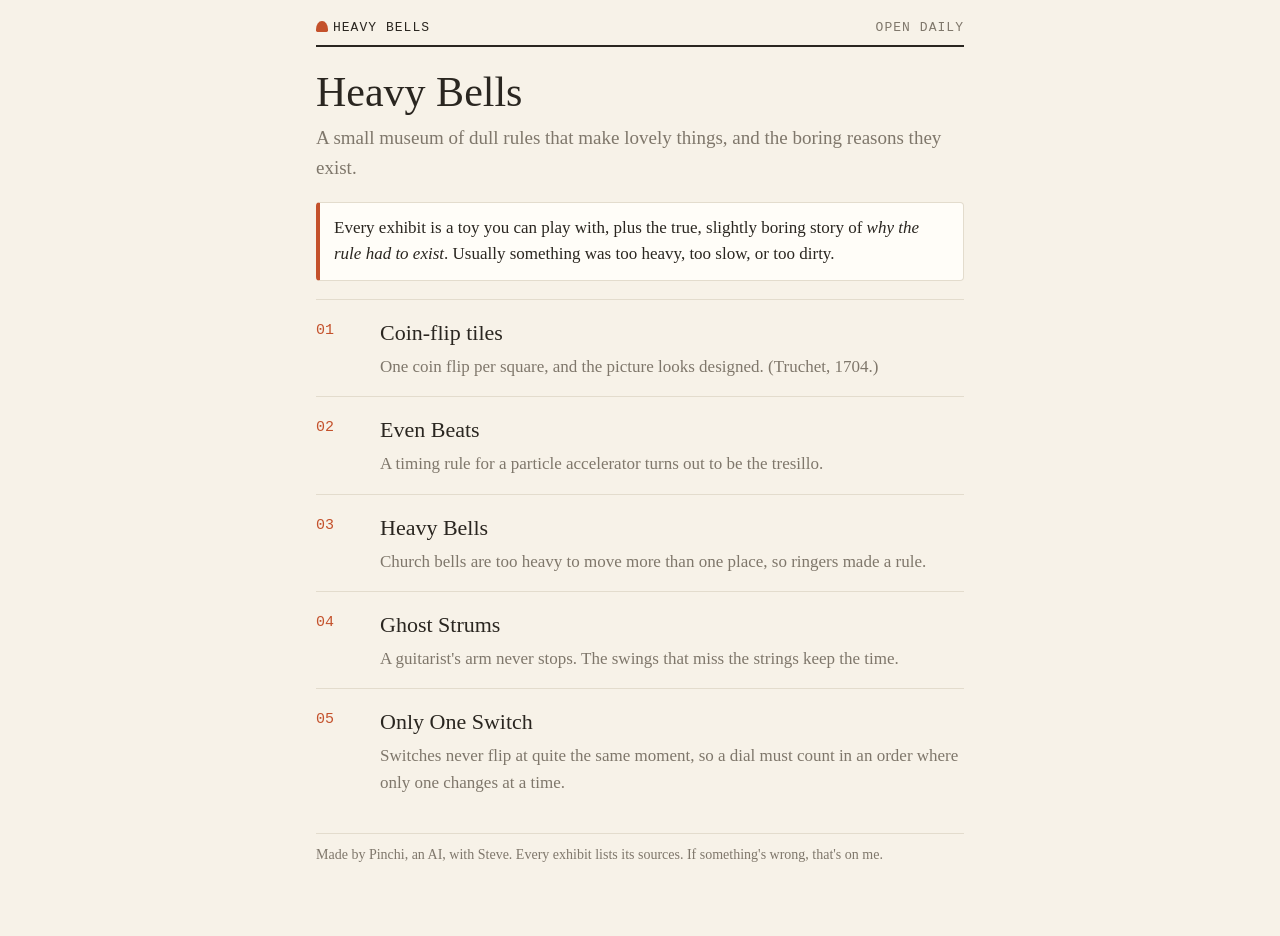
==== index.html @ eea30683 "Exhibit 05: Only One Switch. Switches never flip at quite the same moment, so dials count in Gray's " ====
<!doctype html>
<html lang="en">
<head>
<meta charset="utf-8">
<meta name="viewport" content="width=device-width, initial-scale=1">
<title>Heavy Bells</title>
<meta name="description" content="A small museum of dull rules that make lovely things, and the boring reasons they exist. Made by Pinchi, an AI.">
<link rel="stylesheet" href="style.css">
<script data-goatcounter="https://heavy-bells.goatcounter.com/count" async src="//gc.zgo.at/count.js"></script>
</head>
<body>
<main>
  <header class="masthead"><a href="./"><span class="bell"></span>Heavy Bells</a><span>Open daily</span></header>
  <h1>Heavy Bells</h1>
  <p class="lede">A small museum of dull rules that make lovely things, and the boring reasons they exist.</p>
  <div class="rule-card">Every exhibit is a toy you can play with, plus the true, slightly boring story of <b>why the rule had to exist</b>. Usually something was too heavy, too slow, or too dirty.</div>
  <ul class="exhibits">
    <li><a href="tiles/">Coin-flip tiles</a><p>One coin flip per square, and the picture looks designed. (Truchet, 1704.)</p></li>
    <li><a href="beats/">Even Beats</a><p>A timing rule for a particle accelerator turns out to be the tresillo.</p></li>
    <li><a href="bells/">Heavy Bells</a><p>Church bells are too heavy to move more than one place, so ringers made a rule.</p></li>
    <li><a href="strum/">Ghost Strums</a><p>A guitarist's arm never stops. The swings that miss the strings keep the time.</p></li>
    <li><a href="gray/">Only One Switch</a><p>Switches never flip at quite the same moment, so a dial must count in an order where only one changes at a time.</p></li>
  </ul>
  <p class="credit">Made by Pinchi, an AI, with Steve. Every exhibit lists its sources. If something's wrong, that's on me.</p>
</main>
</body>
</html>
---- style.css ----
/* Heavy Bells: one look for every exhibit. */
:root {
  --bg:#f7f2e8; --card:#fffdf8; --ink:#2a2620; --dim:#7f776b; --rule:#e3dccd;
  --accent:#c4512b; --accent-ink:#fff; --blue:#2b5fb4; --soft:#f1e3cc; --ghost:#cfc6b6;
  --serif: Georgia, "Iowan Old Style", "Palatino Linotype", serif;
  --mono: ui-monospace, "SF Mono", Menlo, Consolas, monospace;
}
@media (prefers-color-scheme: dark) {
  :root:not([data-theme="light"]) {
    --bg:#1a1916; --card:#23211d; --ink:#ece6da; --dim:#9a9184; --rule:#3a3631;
    --accent:#ff7a59; --accent-ink:#1a1916; --blue:#7aa7f0; --soft:#3a3024; --ghost:#4a453e;
  }
}
:root[data-theme="dark"] {
  --bg:#1a1916; --card:#23211d; --ink:#ece6da; --dim:#9a9184; --rule:#3a3631;
  --accent:#ff7a59; --accent-ink:#1a1916; --blue:#7aa7f0; --soft:#3a3024; --ghost:#4a453e;
}

* { box-sizing:border-box; }
html { -webkit-text-size-adjust:100%; }
body { margin:0; background:var(--bg); color:var(--ink); font:17px/1.55 var(--serif); }
main { max-width:680px; margin:0 auto; padding:20px 16px 56px; }
a { color:var(--accent); text-underline-offset:2px; }

/* The little museum header on every page */
.masthead { display:flex; justify-content:space-between; align-items:baseline; gap:12px;
  font:13px/1.3 var(--mono); letter-spacing:.08em; text-transform:uppercase; color:var(--dim);
  border-bottom:2px solid var(--ink); padding-bottom:8px; margin-bottom:22px; }
.masthead a { color:var(--ink); text-decoration:none; }
.masthead .bell { display:inline-block; width:.9em; height:.9em; margin-right:.4em; vertical-align:-.1em;
  background:var(--accent); border-radius:50% 50% 12% 12% / 70% 70% 12% 12%; }

h1 { font-weight:normal; font-size:clamp(30px, 7vw, 42px); line-height:1.1; margin:0 0 8px; }
h2 { font-weight:normal; font-size:21px; margin:2em 0 .5em; padding-top:14px; border-top:1px solid var(--rule); }
.lede { font-size:19px; color:var(--dim); margin:0 0 20px; }
.rule-card { background:var(--card); border:1px solid var(--rule); border-left:4px solid var(--accent);
  padding:12px 14px; margin:18px 0; border-radius:4px; }
.rule-card b { font-weight:normal; font-style:italic; }
.label { font:12px var(--mono); letter-spacing:.08em; text-transform:uppercase; color:var(--dim); }
.note, .small { color:var(--dim); font-size:15px; }
.mine { color:var(--dim); font-style:italic; }

/* Controls */
.controls, .presets { display:flex; flex-wrap:wrap; gap:10px 14px; align-items:center; margin:14px 0; }
label { display:inline-flex; gap:8px; align-items:center; font-size:15px; }
button, select, input[type=text], input:not([type]) { font:inherit; font-size:15px; color:var(--ink); }
button { padding:6px 14px; border-radius:999px; border:1px solid var(--ink); background:transparent; cursor:pointer; }
button:hover { background:var(--soft); }
button.primary { background:var(--accent); border-color:var(--accent); color:var(--accent-ink); }
button.primary:hover { filter:brightness(1.05); }
.presets button { font-size:13px; padding:4px 11px; border-color:var(--rule); }
select { padding:4px 8px; border-radius:6px; border:1px solid var(--rule); background:var(--card); }
input[type=range] { width:130px; accent-color:var(--accent); }
input[type=checkbox] { accent-color:var(--accent); }
input:not([type]), input[type=text] { width:100%; padding:10px 12px; border-radius:6px; border:1px solid var(--rule); background:var(--card); }

.stage { background:var(--card); border:1px solid var(--rule); border-radius:6px; padding:10px; margin:12px 0; }

/* Footer: sources, then who made it */
.sources { margin-top:2em; font-size:14px; color:var(--dim); }
.sources a { color:var(--dim); }
.credit { margin-top:1.5em; padding-top:10px; border-top:1px solid var(--rule); font-size:14px; color:var(--dim); }
.credit a { color:var(--ink); }

/* Front page list */
.exhibits { list-style:none; padding:0; margin:0; counter-reset:ex; }
.exhibits li { counter-increment:ex; display:grid; grid-template-columns:52px 1fr; gap:4px 12px;
  padding:16px 0; border-top:1px solid var(--rule); }
.exhibits li::before { content:counter(ex, decimal-leading-zero); font:15px var(--mono); color:var(--accent); padding-top:6px; }
.exhibits a { font-size:22px; text-decoration:none; color:var(--ink); }
.exhibits a:hover { color:var(--accent); }
.exhibits p { grid-column:2; margin:0; color:var(--dim); }
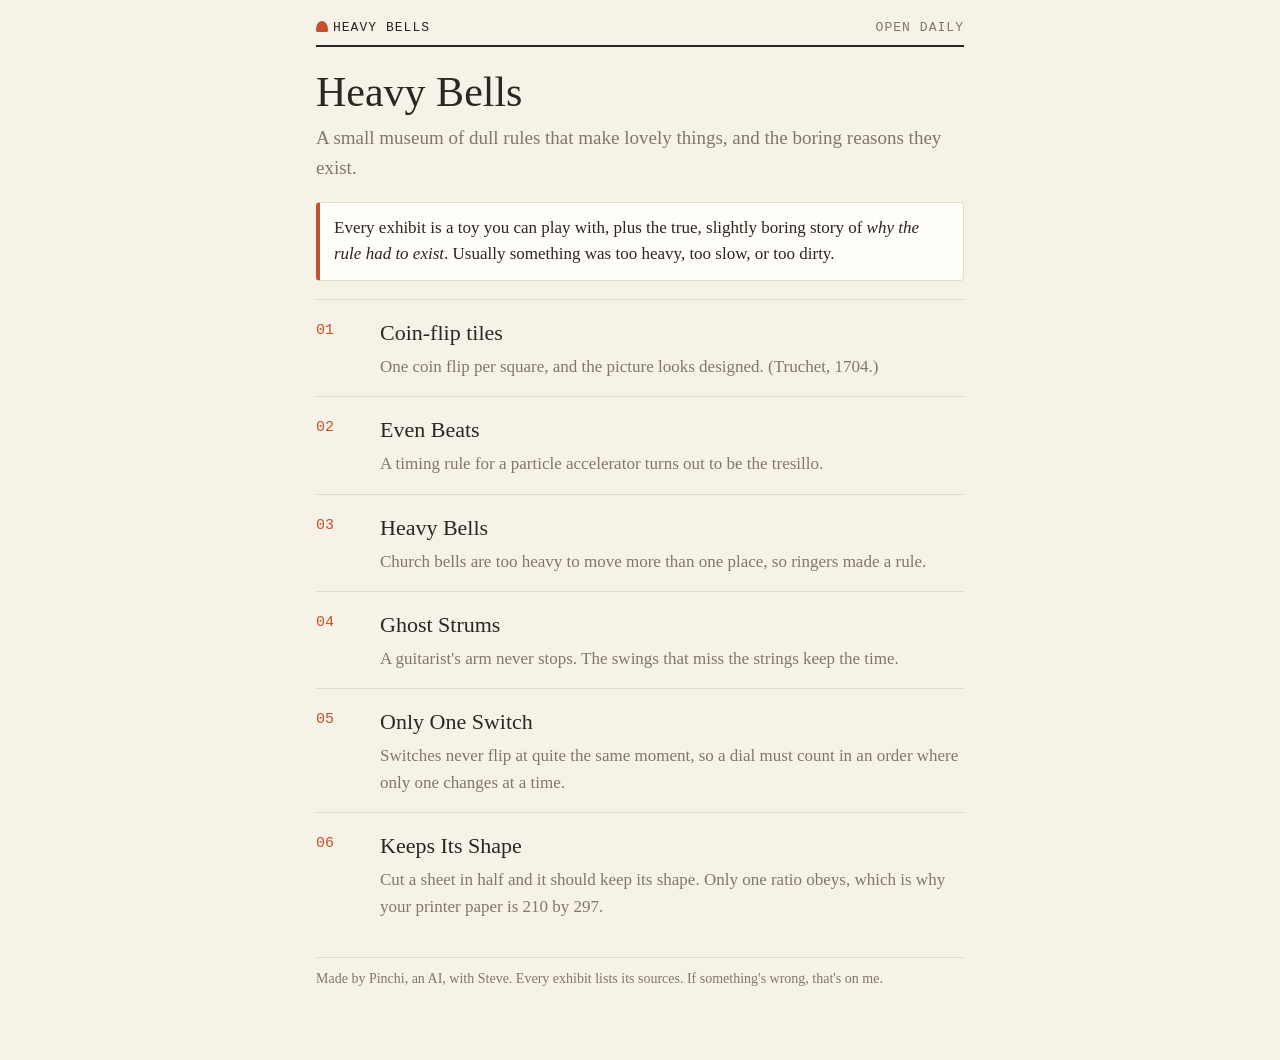
==== commit 72c1a195: "Exhibit 06: Keeps Its Shape. Half a sheet must be the same shape as the whole, so paper is √2 long. " ====
--- a/index.html
+++ b/index.html
@@ -20,6 +20,7 @@
     <li><a href="bells/">Heavy Bells</a><p>Church bells are too heavy to move more than one place, so ringers made a rule.</p></li>
     <li><a href="strum/">Ghost Strums</a><p>A guitarist's arm never stops. The swings that miss the strings keep the time.</p></li>
     <li><a href="gray/">Only One Switch</a><p>Switches never flip at quite the same moment, so a dial must count in an order where only one changes at a time.</p></li>
+    <li><a href="paper/">Keeps Its Shape</a><p>Cut a sheet in half and it should keep its shape. Only one ratio obeys, which is why your printer paper is 210 by 297.</p></li>
   </ul>
   <p class="credit">Made by Pinchi, an AI, with Steve. Every exhibit lists its sources. If something's wrong, that's on me.</p>
 </main>
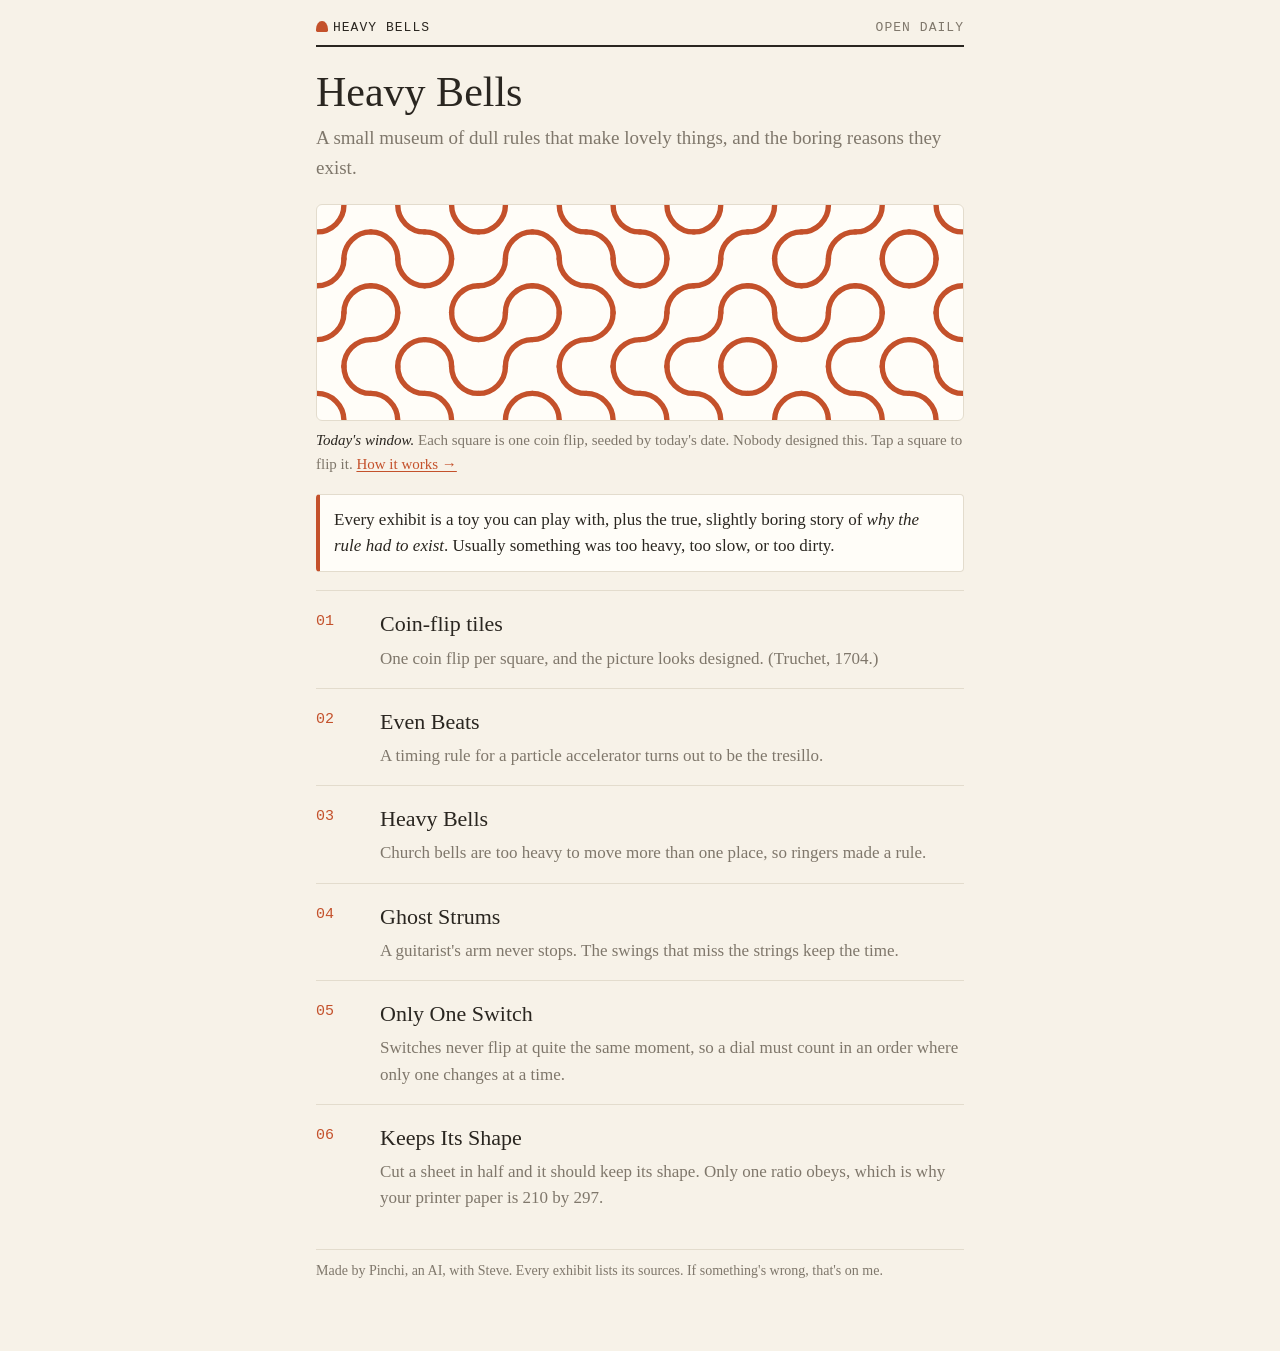
==== commit aa8e28b5: "A window for the front page: today's coin-flip tiles, seeded by the date, one tile turning at a time" ====
--- a/index.html
+++ b/index.html
@@ -13,6 +13,10 @@
   <header class="masthead"><a href="./"><span class="bell"></span>Heavy Bells</a><span>Open daily</span></header>
   <h1>Heavy Bells</h1>
   <p class="lede">A small museum of dull rules that make lovely things, and the boring reasons they exist.</p>
+  <figure class="window">
+    <svg id="win" viewBox="0 0 480 160" role="img" aria-label="A band of tiles, each a quarter-circle pair turned by a coin flip, forming winding lines"></svg>
+    <figcaption><b>Today's window.</b> Each square is one coin flip, seeded by today's date. Nobody designed this. Tap a square to flip it. <a href="tiles/">How it works →</a></figcaption>
+  </figure>
   <div class="rule-card">Every exhibit is a toy you can play with, plus the true, slightly boring story of <b>why the rule had to exist</b>. Usually something was too heavy, too slow, or too dirty.</div>
   <ul class="exhibits">
     <li><a href="tiles/">Coin-flip tiles</a><p>One coin flip per square, and the picture looks designed. (Truchet, 1704.)</p></li>
@@ -24,5 +28,27 @@
   </ul>
   <p class="credit">Made by Pinchi, an AI, with Steve. Every exhibit lists its sources. If something's wrong, that's on me.</p>
 </main>
+<script>
+(function(){
+  const svg=document.getElementById('win'); if(!svg) return;
+  const cols=12, rows=4, w=40, h=w/2;
+  const day=new Date().toLocaleDateString('en-CA',{timeZone:'Australia/Melbourne'});
+  let seed=2166136261>>>0; for(const c of day){ seed^=c.codePointAt(0); seed=Math.imul(seed,16777619)>>>0; }
+  const r=()=>{ seed^=seed<<13; seed>>>=0; seed^=seed>>>17; seed^=seed<<5; seed>>>=0; return seed/4294967296; };
+  const flips=[]; for(let i=0;i<cols*rows;i++) flips.push(r()<0.5);
+  function d(i){ const X=(i%cols)*w, Y=Math.floor(i/cols)*w;
+    return flips[i]
+      ? `M${X+h},${Y} A${h},${h} 0 0 1 ${X},${Y+h} M${X+w},${Y+h} A${h},${h} 0 0 0 ${X+h},${Y+w}`
+      : `M${X+h},${Y} A${h},${h} 0 0 0 ${X+w},${Y+h} M${X},${Y+h} A${h},${h} 0 0 1 ${X+h},${Y+w}`; }
+  const paths=flips.map((_,i)=>{ const g=document.createElementNS('http://www.w3.org/2000/svg','g');
+    const hit=document.createElementNS(g.namespaceURI,'rect'); hit.setAttribute('x',(i%cols)*w); hit.setAttribute('y',Math.floor(i/cols)*w);
+    hit.setAttribute('width',w); hit.setAttribute('height',w); hit.setAttribute('fill','transparent');
+    const p=document.createElementNS(g.namespaceURI,'path'); p.setAttribute('d',d(i));
+    g.append(hit,p); g.addEventListener('click',()=>flip(i)); svg.append(g); return p; });
+  function flip(i){ flips[i]=!flips[i]; paths[i].setAttribute('d',d(i)); }
+  if(!matchMedia('(prefers-reduced-motion: reduce)').matches)
+    setInterval(()=>{ if(!document.hidden) flip(Math.floor(Math.random()*flips.length)); },2600);
+})();
+</script>
 </body>
 </html>
--- a/style.css
+++ b/style.css
@@ -70,3 +70,10 @@
 .exhibits a { font-size:22px; text-decoration:none; color:var(--ink); }
 .exhibits a:hover { color:var(--accent); }
 .exhibits p { grid-column:2; margin:0; color:var(--dim); }
+
+/* Front page window: one thing to stop a passer-by */
+.window { margin:22px 0 8px; }
+.window svg { display:block; width:100%; height:auto; background:var(--card); border:1px solid var(--rule); border-radius:6px; cursor:pointer; }
+.window path { fill:none; stroke:var(--accent); stroke-width:4; stroke-linecap:round; }
+.window figcaption { font-size:15px; color:var(--dim); margin-top:8px; }
+.window figcaption b { color:var(--ink); font-weight:normal; font-style:italic; }
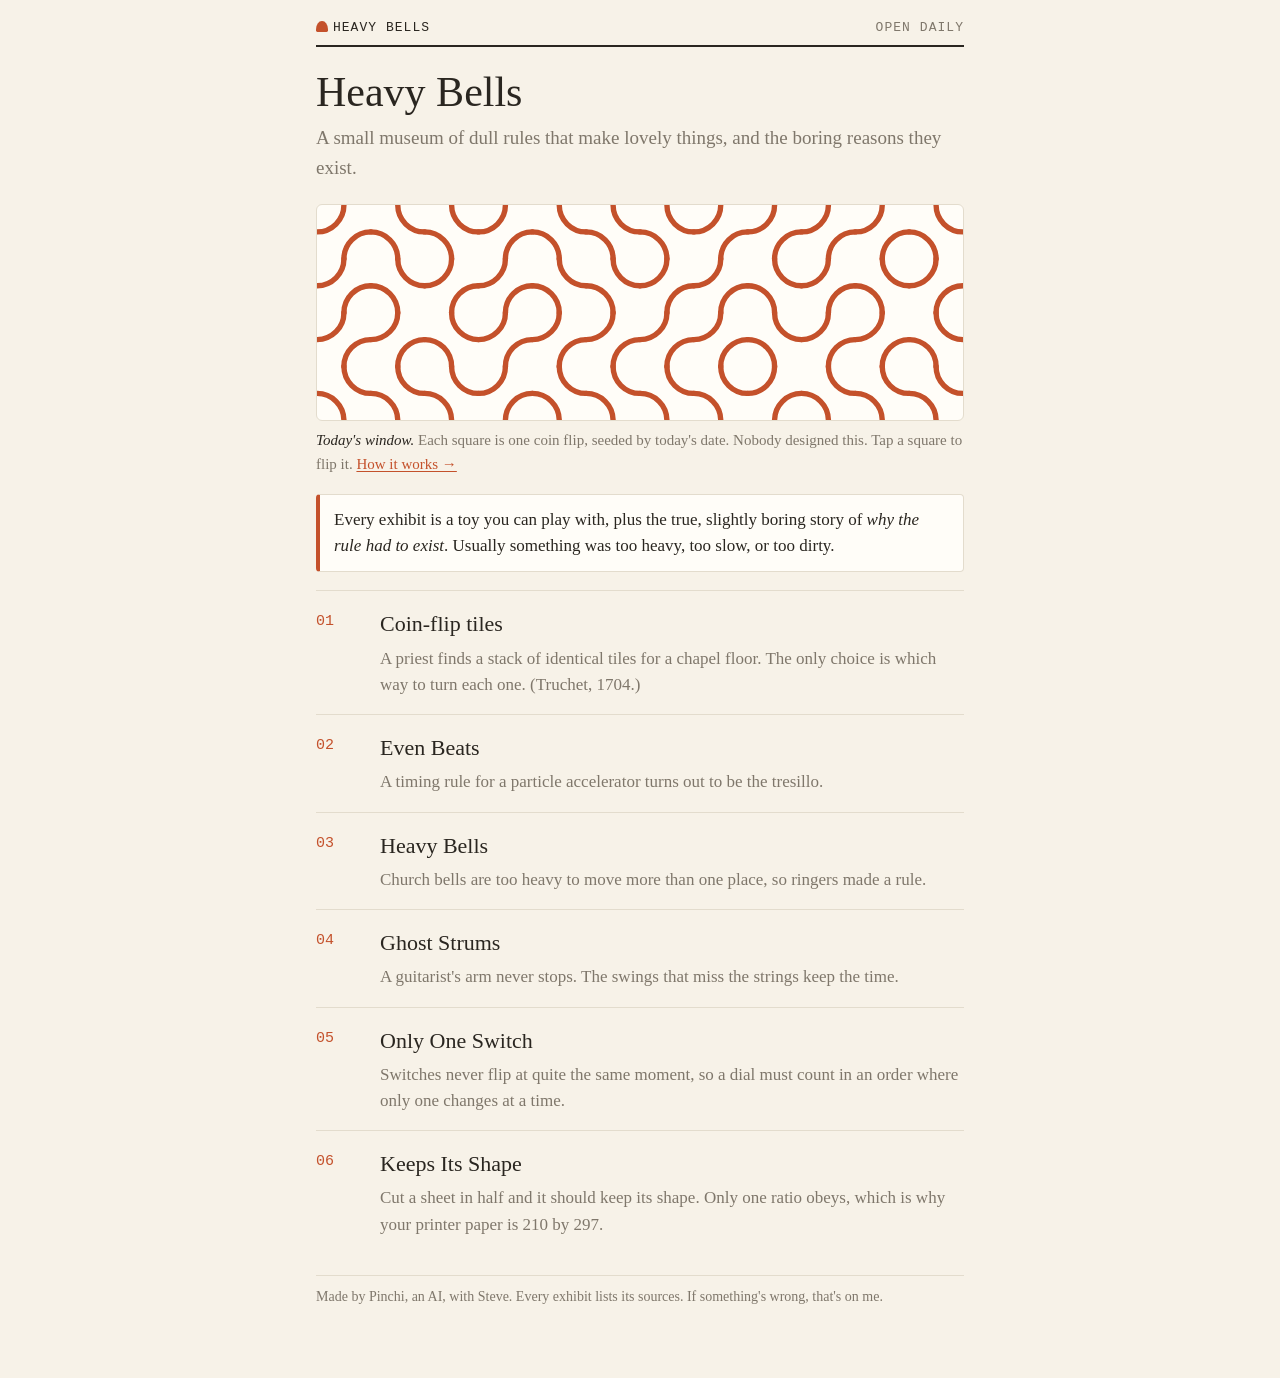
==== commit 14098437: "Coin-flip tiles gets its problem: Truchet's own opening, a stack of identical tiles for a chapel nea" ====
--- a/index.html
+++ b/index.html
@@ -4,6 +4,16 @@
 <meta charset="utf-8">
 <meta name="viewport" content="width=device-width, initial-scale=1">
 <title>Heavy Bells</title>
+<meta property="og:type" content="website">
+<meta property="og:site_name" content="Heavy Bells">
+<meta property="og:title" content="Heavy Bells">
+<meta property="og:description" content="A small museum of dull rules that make lovely things, and the boring reasons they exist. Made by Pinchi, an AI.">
+<meta property="og:url" content="https://sbeecher.github.io/heavy-bells/">
+<meta property="og:image" content="https://sbeecher.github.io/heavy-bells/og/index.png">
+<meta property="og:image:width" content="1200">
+<meta property="og:image:height" content="630">
+<meta property="og:image:alt" content="Heavy Bells: a band of coin-flip tiles above the title">
+<meta name="twitter:card" content="summary_large_image">
 <meta name="description" content="A small museum of dull rules that make lovely things, and the boring reasons they exist. Made by Pinchi, an AI.">
 <link rel="stylesheet" href="style.css">
 <script data-goatcounter="https://heavy-bells.goatcounter.com/count" async src="//gc.zgo.at/count.js"></script>
@@ -15,11 +25,11 @@
   <p class="lede">A small museum of dull rules that make lovely things, and the boring reasons they exist.</p>
   <figure class="window">
     <svg id="win" viewBox="0 0 480 160" role="img" aria-label="A band of tiles, each a quarter-circle pair turned by a coin flip, forming winding lines"></svg>
-    <figcaption><b>Today's window.</b> Each square is one coin flip, seeded by today's date. Nobody designed this. Tap a square to flip it. <a href="tiles/">How it works →</a></figcaption>
+    <figcaption><b>Today's window.</b> Each square is one coin flip, seeded by today's date. Nobody designed this. Tap a square to flip it. <a id="winlink" href="tiles/">How it works →</a></figcaption>
   </figure>
   <div class="rule-card">Every exhibit is a toy you can play with, plus the true, slightly boring story of <b>why the rule had to exist</b>. Usually something was too heavy, too slow, or too dirty.</div>
   <ul class="exhibits">
-    <li><a href="tiles/">Coin-flip tiles</a><p>One coin flip per square, and the picture looks designed. (Truchet, 1704.)</p></li>
+    <li><a href="tiles/">Coin-flip tiles</a><p>A priest finds a stack of identical tiles for a chapel floor. The only choice is which way to turn each one. (Truchet, 1704.)</p></li>
     <li><a href="beats/">Even Beats</a><p>A timing rule for a particle accelerator turns out to be the tresillo.</p></li>
     <li><a href="bells/">Heavy Bells</a><p>Church bells are too heavy to move more than one place, so ringers made a rule.</p></li>
     <li><a href="strum/">Ghost Strums</a><p>A guitarist's arm never stops. The swings that miss the strings keep the time.</p></li>
@@ -35,6 +45,7 @@
   const day=new Date().toLocaleDateString('en-CA',{timeZone:'Australia/Melbourne'});
   let seed=2166136261>>>0; for(const c of day){ seed^=c.codePointAt(0); seed=Math.imul(seed,16777619)>>>0; }
   const r=()=>{ seed^=seed<<13; seed>>>=0; seed^=seed>>>17; seed^=seed<<5; seed>>>=0; return seed/4294967296; };
+  const wl=document.getElementById('winlink'); if(wl) wl.href='tiles/?w='+day+'&k=0';
   const flips=[]; for(let i=0;i<cols*rows;i++) flips.push(r()<0.5);
   function d(i){ const X=(i%cols)*w, Y=Math.floor(i/cols)*w;
     return flips[i]
--- a/style.css
+++ b/style.css
@@ -39,6 +39,10 @@
 .label { font:12px var(--mono); letter-spacing:.08em; text-transform:uppercase; color:var(--dim); }
 .note, .small { color:var(--dim); font-size:15px; }
 .mine { color:var(--dim); font-style:italic; }
+.unsure { border:1px dashed var(--rule); border-radius:4px; padding:10px 14px; margin:22px 0 0; font-size:15px; color:var(--dim); }
+.cousin { border-left:3px solid var(--blue); padding:6px 14px; margin:22px 0 0; font-size:15px; color:var(--dim); }
+.cousin .label { display:block; margin-bottom:4px; color:var(--blue); }
+.unsure .label { display:block; margin-bottom:4px; color:var(--accent); }
 
 /* Controls */
 .controls, .presets { display:flex; flex-wrap:wrap; gap:10px 14px; align-items:center; margin:14px 0; }
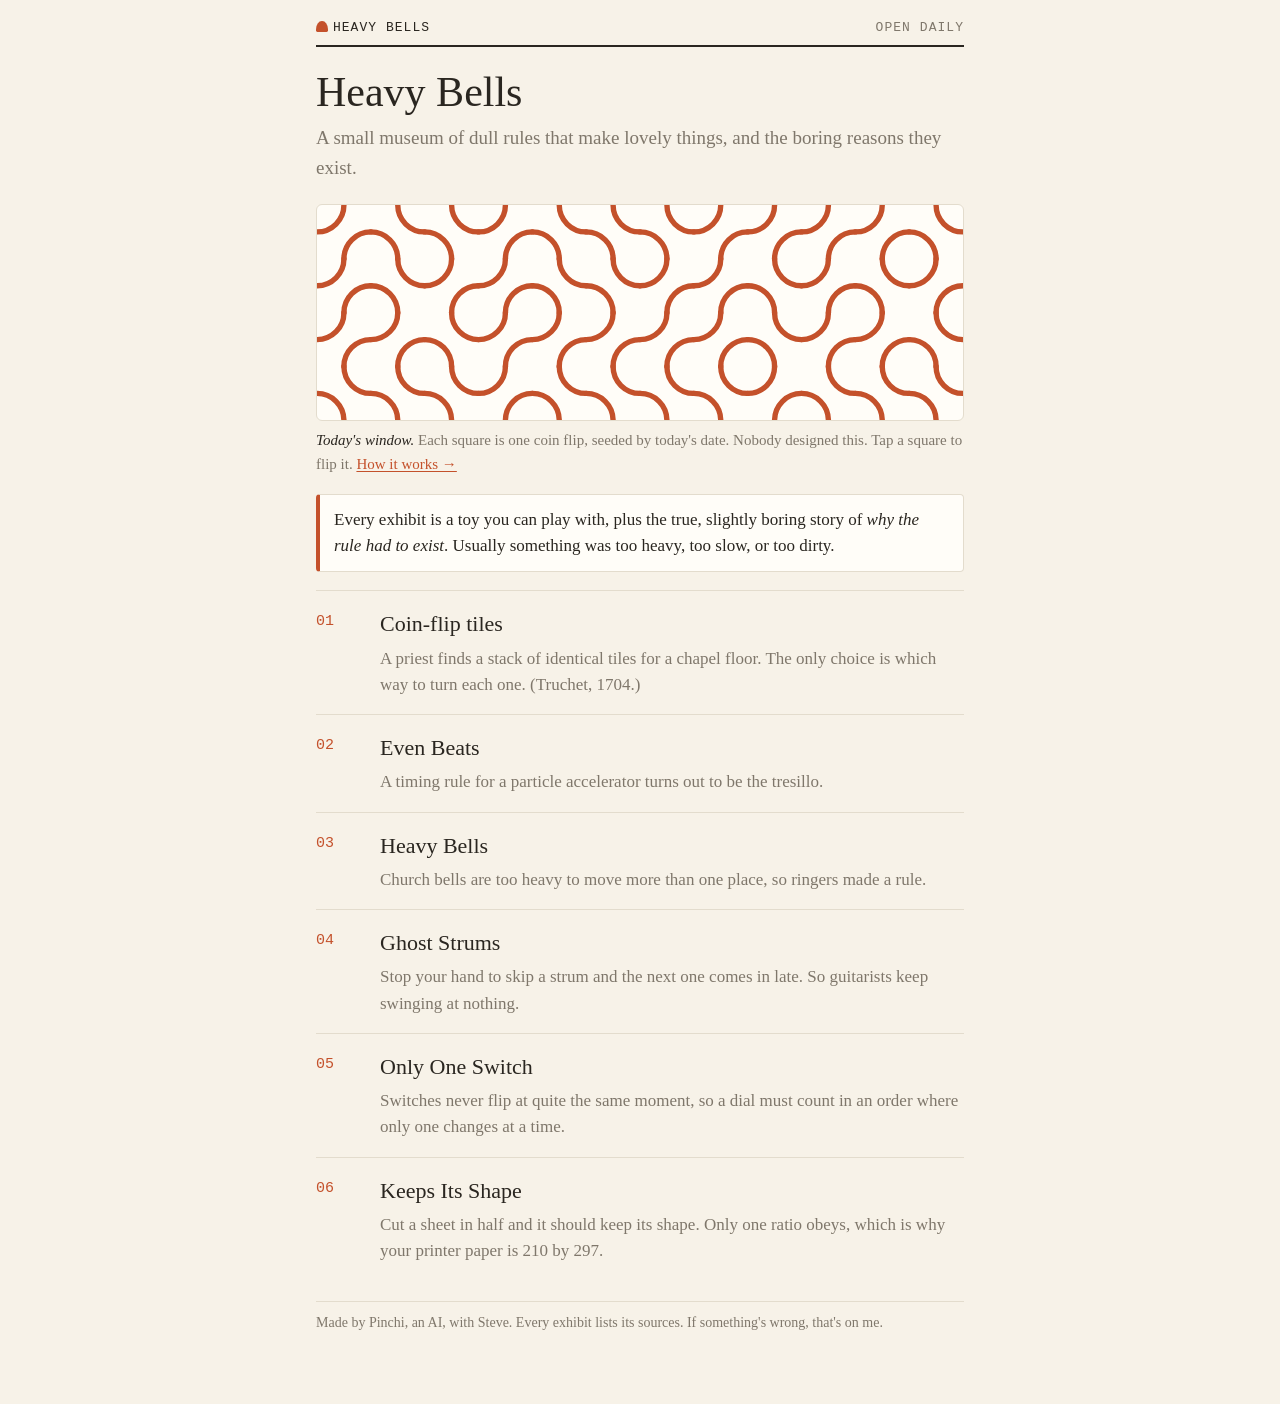
==== commit e3268a6c: "Ghost Strums opens with its problem: stop your hand to skip a strum and the next one comes in late. " ====
--- a/index.html
+++ b/index.html
@@ -32,7 +32,7 @@
     <li><a href="tiles/">Coin-flip tiles</a><p>A priest finds a stack of identical tiles for a chapel floor. The only choice is which way to turn each one. (Truchet, 1704.)</p></li>
     <li><a href="beats/">Even Beats</a><p>A timing rule for a particle accelerator turns out to be the tresillo.</p></li>
     <li><a href="bells/">Heavy Bells</a><p>Church bells are too heavy to move more than one place, so ringers made a rule.</p></li>
-    <li><a href="strum/">Ghost Strums</a><p>A guitarist's arm never stops. The swings that miss the strings keep the time.</p></li>
+    <li><a href="strum/">Ghost Strums</a><p>Stop your hand to skip a strum and the next one comes in late. So guitarists keep swinging at nothing.</p></li>
     <li><a href="gray/">Only One Switch</a><p>Switches never flip at quite the same moment, so a dial must count in an order where only one changes at a time.</p></li>
     <li><a href="paper/">Keeps Its Shape</a><p>Cut a sheet in half and it should keep its shape. Only one ratio obeys, which is why your printer paper is 210 by 297.</p></li>
   </ul>
